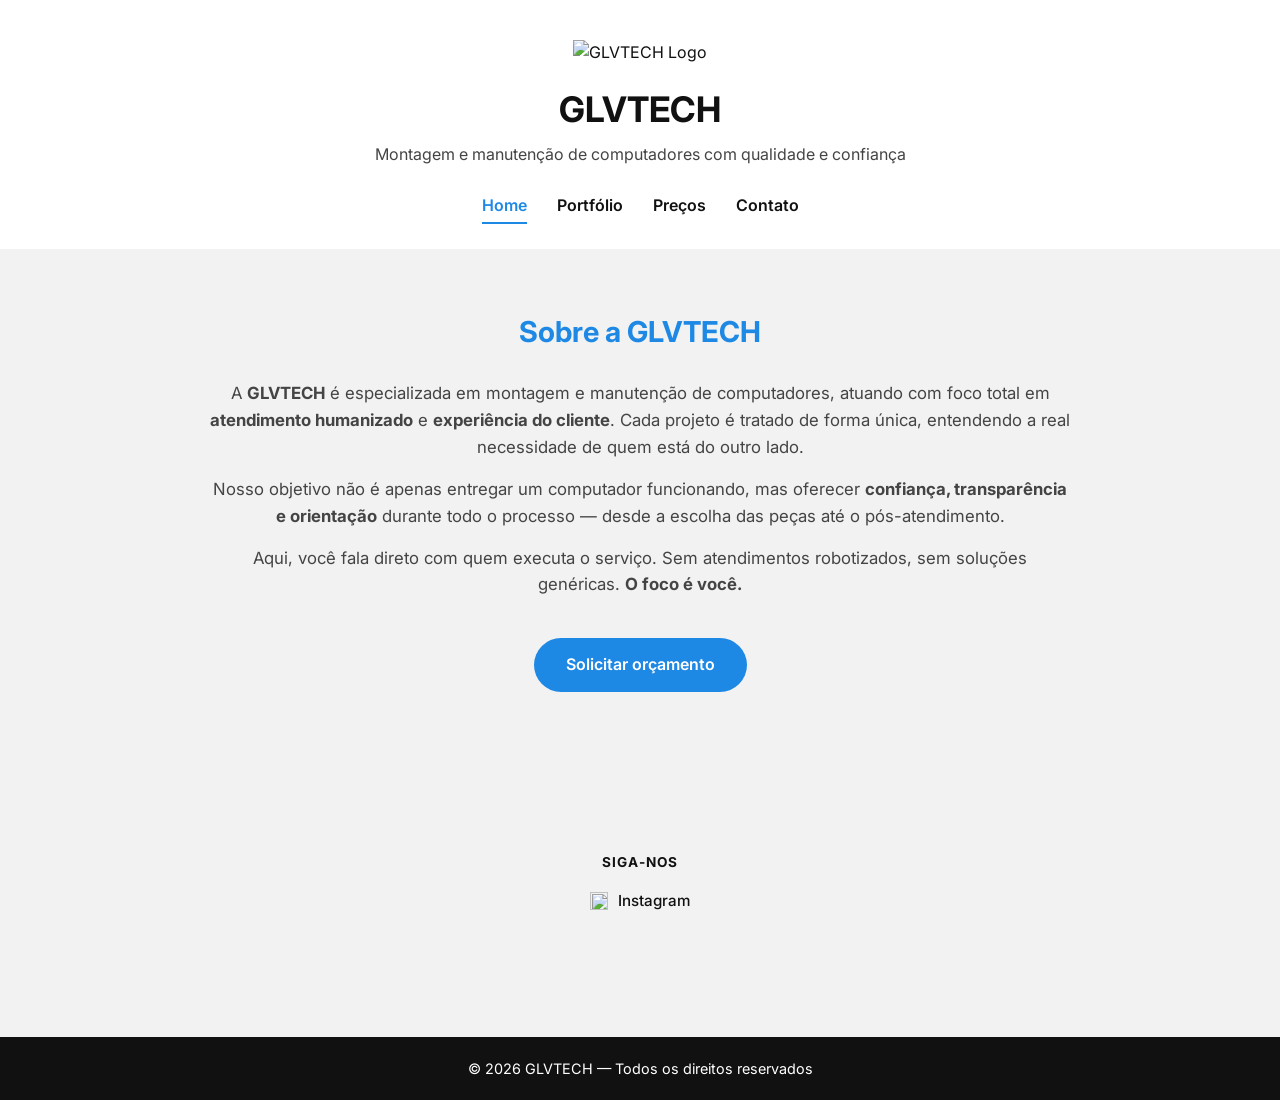
==== index.html @ a955b6a2 "Add files via upload" ====
<!DOCTYPE html>
<html lang="pt-BR">
<head>
  <meta charset="UTF-8" />
  <meta name="viewport" content="width=device-width, initial-scale=1.0" />
  <title>GLVTECH | Montagem e Manutenção de Computadores</title>
  <link href="https://fonts.googleapis.com/css2?family=Inter:wght@300;400;600;700&display=swap" rel="stylesheet">
  <style>
    :root {
      --azul: #1e88e5;
      --preto: #111;
      --cinza: #f2f2f2;
      --cinza-escuro: #444;
    }

    * {
      margin: 0;
      padding: 0;
      box-sizing: border-box;
      font-family: 'Inter', sans-serif;
    }

    body {
      background: var(--cinza);
      color: var(--preto);
      line-height: 1.6;
    }

    header {
      background: #fff;
      padding: 40px 20px 25px;
      text-align: center;
    }

    header img {
      max-width: 140px;
      margin-bottom: 15px;
    }

    header h1 {
      font-size: 2.2rem;
      margin-bottom: 5px;
    }

    header p {
      color: var(--cinza-escuro);
    }

    .menu {
      margin-top: 25px;
      display: flex;
      justify-content: center;
      gap: 30px;
    }

    .menu a {
      text-decoration: none;
      font-weight: 600;
      color: var(--preto);
      padding-bottom: 4px;
    }

    .menu a.active {
      color: var(--azul);
      border-bottom: 2px solid var(--azul);
    }

    section {
      padding: 60px 20px;
      max-width: 900px;
      margin: auto;
      text-align: center;
    }

    .titulo {
      font-size: 1.8rem;
      margin-bottom: 25px;
      color: var(--azul);
    }

    .sobre p {
      margin-bottom: 15px;
      color: var(--cinza-escuro);
      font-size: 1.05rem;
    }

    .btn-whatsapp {
      display: inline-block;
      margin-top: 25px;
      background: var(--azul);
      color: #fff;
      padding: 14px 32px;
      border-radius: 30px;
      text-decoration: none;
      font-weight: 600;
      transition: background 0.3s ease, transform 0.2s ease;
    }

    .btn-whatsapp:hover {
      background: #1565c0;
      transform: scale(1.05);
    }

    
    footer {
      background: var(--preto);
      color: #fff;
      text-align: center;
      padding: 20px;
      font-size: 0.9rem;
      margin-top: 60px;
    }

    /* ====== SIGA-NOS ====== */
.social {
  text-align: center;
  margin: 40px auto 0;
}

.social h3 {
  font-size: 0.85rem;
  letter-spacing: 1px;
  margin-bottom: 15px;
  color: var(--preto);
}

.social a {
  display: inline-flex;
  align-items: center;
  gap: 10px;
  text-decoration: none;
  color: var(--preto);
  font-weight: 500;
  font-size: 0.95rem;
  transition: color 0.3s ease, transform 0.2s ease;
}

.social a img {
  width: 18px;
  height: 18px;
}

.social a:hover {
  color: var(--azul);
  transform: translateX(4px);
}
  </style>
</head>
<body>

<header>
  <img src="logo.png" alt="GLVTECH Logo">
  <h1>GLVTECH</h1>
  <p>Montagem e manutenção de computadores com qualidade e confiança</p>

  <nav class="menu">
    <a href="index.html" class="active">Home</a>
    <a href="portfolio.html">Portfólio</a>
    <a href="precos.html">Preços</a>
    <a href="contato.html">Contato</a>
  </nav>
</header>

<section class="sobre">
  <h2 class="titulo">Sobre a GLVTECH</h2>

  <p>
    A <strong>GLVTECH</strong> é especializada em montagem e manutenção de computadores,
    atuando com foco total em <strong>atendimento humanizado</strong> e
    <strong>experiência do cliente</strong>.
    Cada projeto é tratado de forma única, entendendo a real necessidade de quem está do outro lado.
  </p>

  <p>
    Nosso objetivo não é apenas entregar um computador funcionando, mas oferecer
    <strong>confiança, transparência e orientação</strong> durante todo o processo —
    desde a escolha das peças até o pós-atendimento.
  </p>

  <p>
    Aqui, você fala direto com quem executa o serviço.
    Sem atendimentos robotizados, sem soluções genéricas.
    <strong>O foco é você.</strong>
  </p>

  <a href="contato.html" class="btn-whatsapp">Solicitar orçamento</a>
</section>

<section class="social">
  <h3>SIGA-NOS</h3>

  <a href="https://www.instagram.com/glvtec/"
     target="_blank"
     aria-label="Instagram da GLVTECH">
    <img src="https://cdn.jsdelivr.net/npm/simple-icons@v11/icons/instagram.svg" alt="">
    Instagram
  </a>
</section>

<footer>
  © 2026 GLVTECH — Todos os direitos reservados
</footer>

</body>
</html>
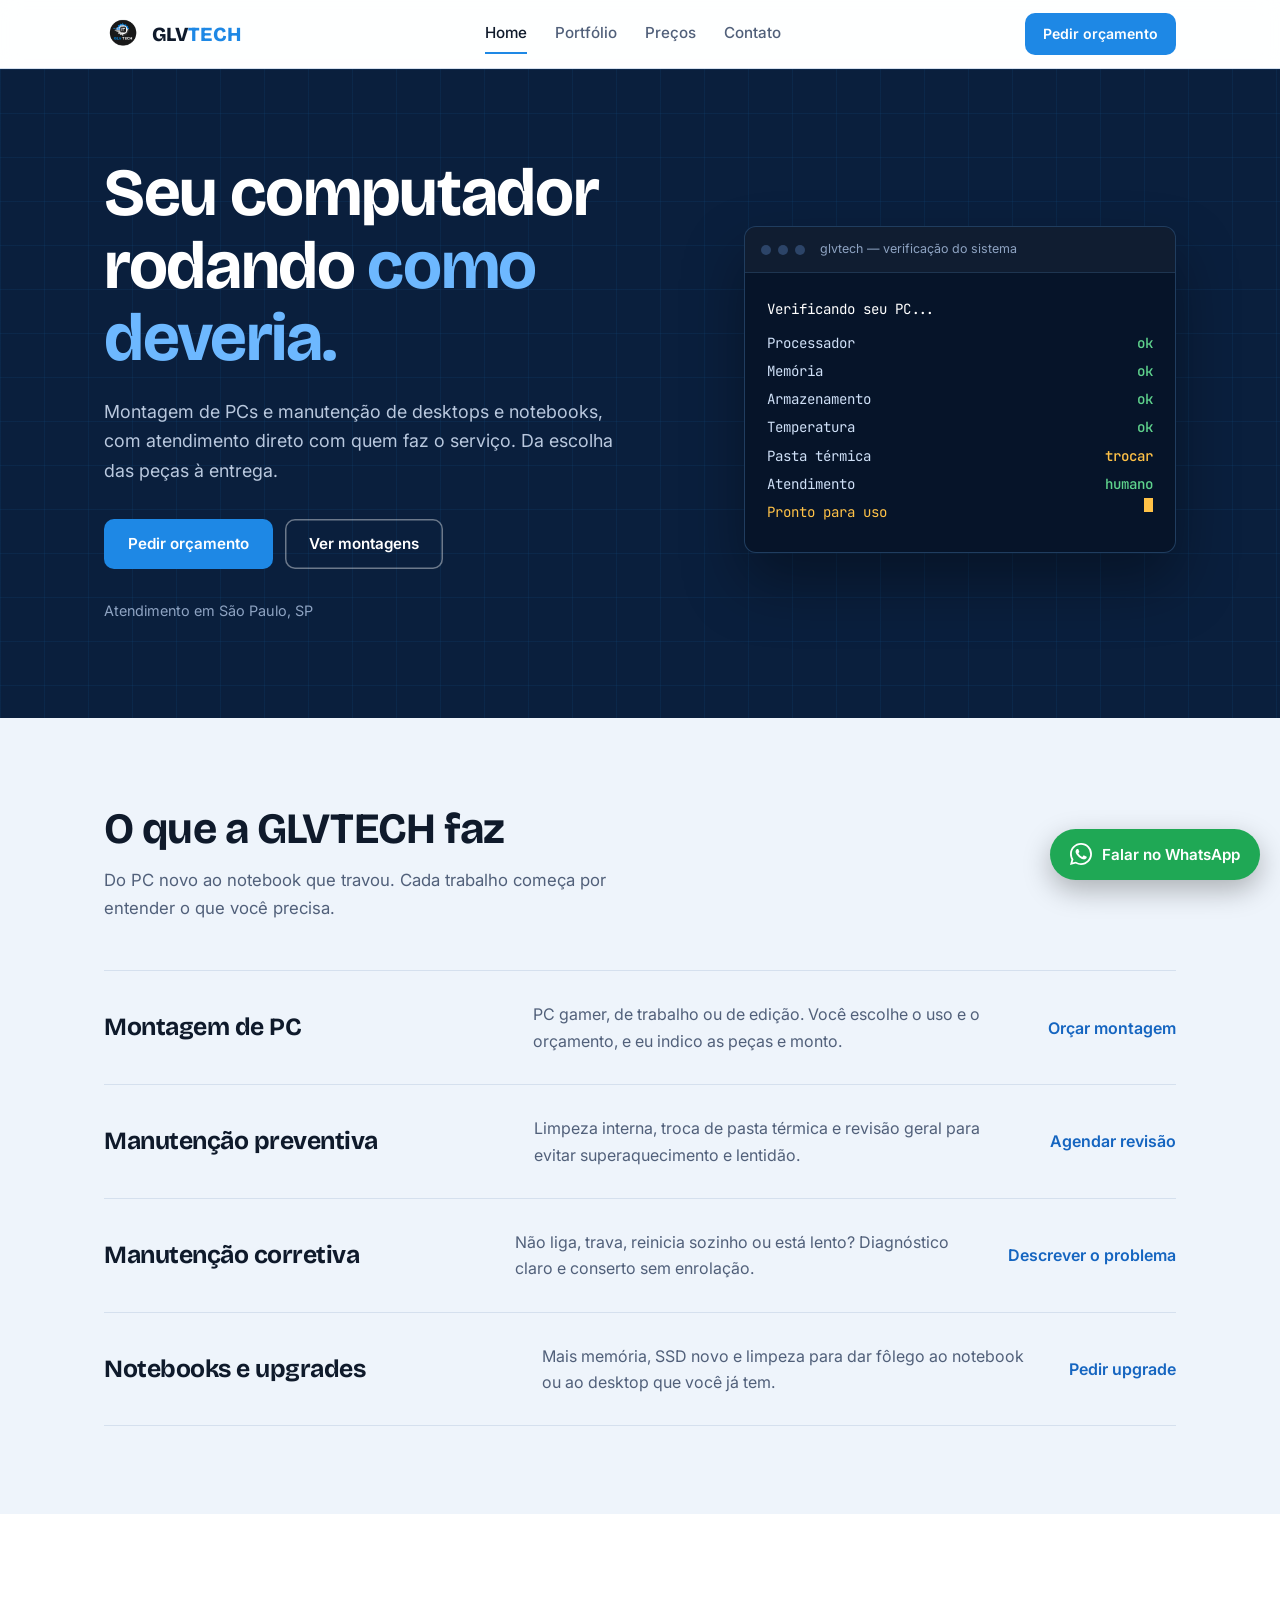
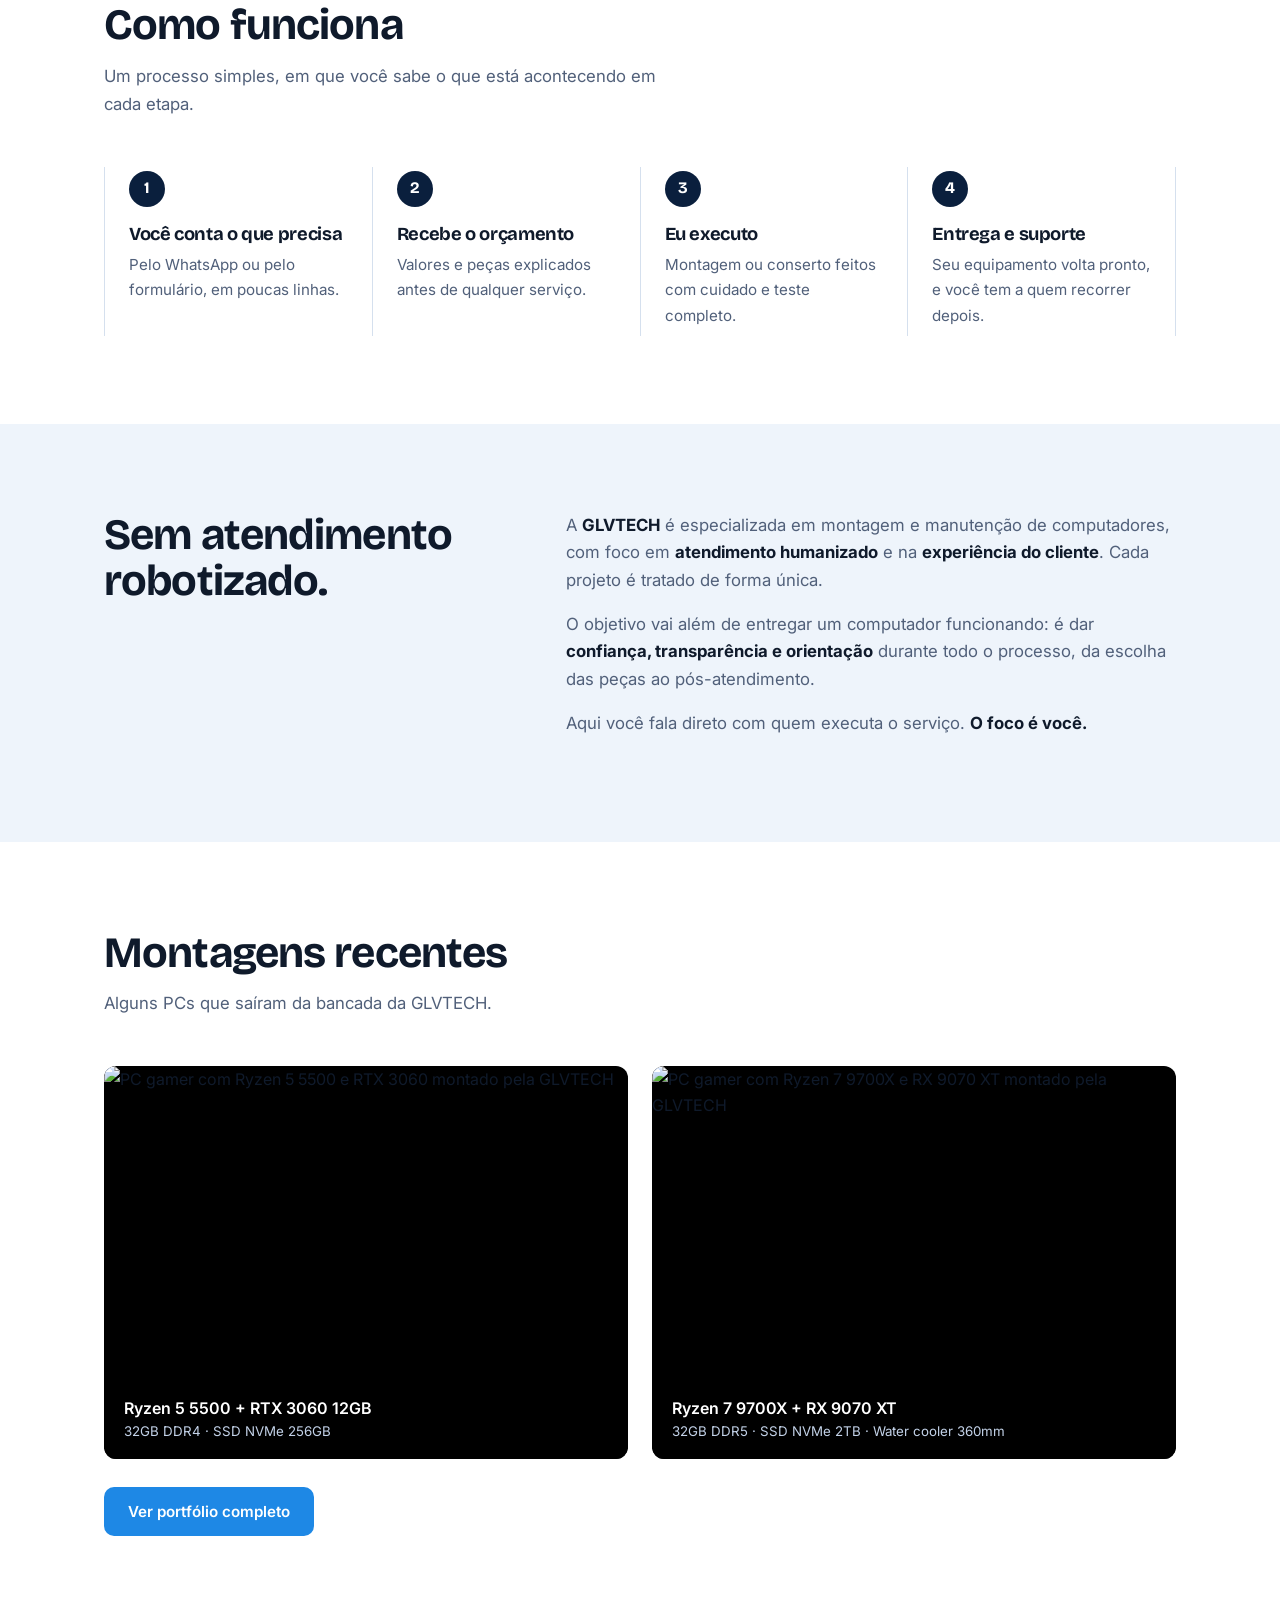
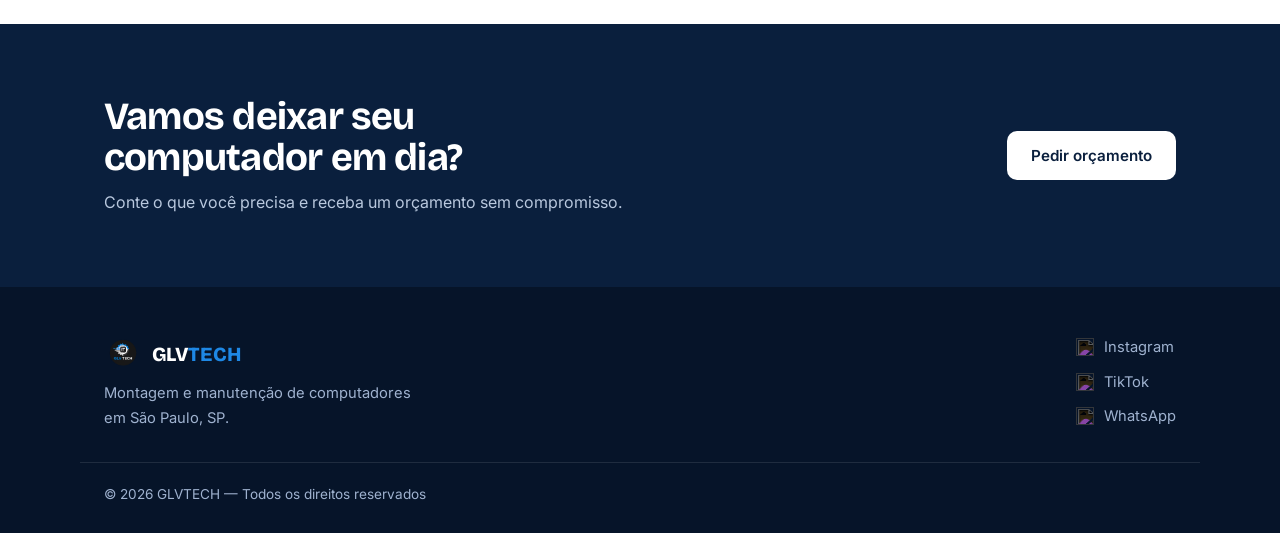
==== commit d51c3f13: "Add files via upload" ====
--- a/index.html
+++ b/index.html
@@ -3,203 +3,215 @@
 <head>
   <meta charset="UTF-8" />
   <meta name="viewport" content="width=device-width, initial-scale=1.0" />
-  <title>GLVTECH | Montagem e Manutenção de Computadores</title>
-  <link href="https://fonts.googleapis.com/css2?family=Inter:wght@300;400;600;700&display=swap" rel="stylesheet">
-  <style>
-    :root {
-      --azul: #1e88e5;
-      --preto: #111;
-      --cinza: #f2f2f2;
-      --cinza-escuro: #444;
-    }
-
-    * {
-      margin: 0;
-      padding: 0;
-      box-sizing: border-box;
-      font-family: 'Inter', sans-serif;
-    }
-
-    body {
-      background: var(--cinza);
-      color: var(--preto);
-      line-height: 1.6;
-    }
-
-    header {
-      background: #fff;
-      padding: 40px 20px 25px;
-      text-align: center;
-    }
-
-    header img {
-      max-width: 140px;
-      margin-bottom: 15px;
-    }
-
-    header h1 {
-      font-size: 2.2rem;
-      margin-bottom: 5px;
-    }
-
-    header p {
-      color: var(--cinza-escuro);
-    }
-
-    .menu {
-      margin-top: 25px;
-      display: flex;
-      justify-content: center;
-      gap: 30px;
-    }
-
-    .menu a {
-      text-decoration: none;
-      font-weight: 600;
-      color: var(--preto);
-      padding-bottom: 4px;
-    }
-
-    .menu a.active {
-      color: var(--azul);
-      border-bottom: 2px solid var(--azul);
-    }
-
-    section {
-      padding: 60px 20px;
-      max-width: 900px;
-      margin: auto;
-      text-align: center;
-    }
-
-    .titulo {
-      font-size: 1.8rem;
-      margin-bottom: 25px;
-      color: var(--azul);
-    }
-
-    .sobre p {
-      margin-bottom: 15px;
-      color: var(--cinza-escuro);
-      font-size: 1.05rem;
-    }
-
-    .btn-whatsapp {
-      display: inline-block;
-      margin-top: 25px;
-      background: var(--azul);
-      color: #fff;
-      padding: 14px 32px;
-      border-radius: 30px;
-      text-decoration: none;
-      font-weight: 600;
-      transition: background 0.3s ease, transform 0.2s ease;
-    }
-
-    .btn-whatsapp:hover {
-      background: #1565c0;
-      transform: scale(1.05);
-    }
-
-    
-    footer {
-      background: var(--preto);
-      color: #fff;
-      text-align: center;
-      padding: 20px;
-      font-size: 0.9rem;
-      margin-top: 60px;
-    }
-
-    /* ====== SIGA-NOS ====== */
-.social {
-  text-align: center;
-  margin: 40px auto 0;
-}
-
-.social h3 {
-  font-size: 0.85rem;
-  letter-spacing: 1px;
-  margin-bottom: 15px;
-  color: var(--preto);
-}
-
-.social a {
-  display: inline-flex;
-  align-items: center;
-  gap: 10px;
-  text-decoration: none;
-  color: var(--preto);
-  font-weight: 500;
-  font-size: 0.95rem;
-  transition: color 0.3s ease, transform 0.2s ease;
-}
-
-.social a img {
-  width: 18px;
-  height: 18px;
-}
-
-.social a:hover {
-  color: var(--azul);
-  transform: translateX(4px);
-}
-  </style>
+  <title>GLVTECH | Montagem e Manutenção de Computadores em São Paulo</title>
+  <meta name="description" content="Montagem de PCs, manutenção preventiva e corretiva de desktops e notebooks em São Paulo. Atendimento direto com quem executa o serviço. Peça seu orçamento pelo WhatsApp." />
+  <link rel="canonical" href="https://glvtech.github.io/glvtech-page/" />
+  <meta property="og:title" content="GLVTECH | Montagem e Manutenção de Computadores" />
+  <meta property="og:description" content="Seu computador rodando como deveria. Montagem e manutenção de PCs e notebooks em São Paulo." />
+  <meta property="og:type" content="website" />
+  <meta property="og:url" content="https://glvtech.github.io/glvtech-page/" />
+  <meta property="og:image" content="https://glvtech.github.io/glvtech-page/logo.png" />
+  <link rel="icon" href="logo.png" />
+  <link rel="preconnect" href="https://fonts.googleapis.com">
+  <link rel="preconnect" href="https://fonts.gstatic.com" crossorigin>
+  <link href="https://fonts.googleapis.com/css2?family=Bricolage+Grotesque:opsz,wght@12..96,600;12..96,700;12..96,800&family=Inter:wght@400;500;600&family=JetBrains+Mono:wght@400;500&display=swap" rel="stylesheet">
+  <link rel="stylesheet" href="style.css" />
+  <script type="application/ld+json">
+  {
+    "@context": "https://schema.org",
+    "@type": "ComputerRepair",
+    "name": "GLVTECH",
+    "description": "Montagem e manutenção de computadores desktop e notebooks.",
+    "url": "https://glvtech.github.io/glvtech-page/",
+    "telephone": "+5511940857403",
+    "areaServed": "São Paulo, SP",
+    "sameAs": ["https://www.instagram.com/glvtec/"]
+  }
+  </script>
 </head>
 <body>
 
-<header>
-  <img src="logo.png" alt="GLVTECH Logo">
-  <h1>GLVTECH</h1>
-  <p>Montagem e manutenção de computadores com qualidade e confiança</p>
-
-  <nav class="menu">
-    <a href="index.html" class="active">Home</a>
-    <a href="portfolio.html">Portfólio</a>
-    <a href="precos.html">Preços</a>
-    <a href="contato.html">Contato</a>
-  </nav>
+<header class="topo">
+  <div class="wrap">
+    <a href="index.html" class="marca" aria-label="GLVTECH — início">
+      <img src="logo.png" alt="" />
+      <span>GLV<b>TECH</b></span>
+    </a>
+    <nav class="menu" aria-label="Principal">
+      <a href="index.html" class="ativo">Home</a>
+      <a href="portfolio.html">Portfólio</a>
+      <a href="precos.html">Preços</a>
+      <a href="contato.html">Contato</a>
+    </nav>
+    <a class="btn pequeno" href="contato.html">Pedir orçamento</a>
+  </div>
 </header>
 
-<section class="sobre">
-  <h2 class="titulo">Sobre a GLVTECH</h2>
-
-  <p>
-    A <strong>GLVTECH</strong> é especializada em montagem e manutenção de computadores,
-    atuando com foco total em <strong>atendimento humanizado</strong> e
-    <strong>experiência do cliente</strong>.
-    Cada projeto é tratado de forma única, entendendo a real necessidade de quem está do outro lado.
-  </p>
-
-  <p>
-    Nosso objetivo não é apenas entregar um computador funcionando, mas oferecer
-    <strong>confiança, transparência e orientação</strong> durante todo o processo —
-    desde a escolha das peças até o pós-atendimento.
-  </p>
-
-  <p>
-    Aqui, você fala direto com quem executa o serviço.
-    Sem atendimentos robotizados, sem soluções genéricas.
-    <strong>O foco é você.</strong>
-  </p>
-
-  <a href="contato.html" class="btn-whatsapp">Solicitar orçamento</a>
-</section>
-
-<section class="social">
-  <h3>SIGA-NOS</h3>
-
-  <a href="https://www.instagram.com/glvtec/"
-     target="_blank"
-     aria-label="Instagram da GLVTECH">
-    <img src="https://cdn.jsdelivr.net/npm/simple-icons@v11/icons/instagram.svg" alt="">
-    Instagram
-  </a>
-</section>
-
-<footer>
-  © 2026 GLVTECH — Todos os direitos reservados
+<main>
+  <section class="hero">
+    <div class="wrap">
+      <div>
+        <h1>Seu computador rodando <em>como deveria.</em></h1>
+        <p class="lead">
+          Montagem de PCs e manutenção de desktops e notebooks, com atendimento direto
+          com quem faz o serviço. Da escolha das peças à entrega.
+        </p>
+        <div class="acoes">
+          <a class="btn" href="contato.html">Pedir orçamento</a>
+          <a class="btn contorno" href="portfolio.html">Ver montagens</a>
+        </div>
+        <p class="local">Atendimento em São Paulo, SP</p>
+      </div>
+
+      <div class="post" aria-hidden="true">
+        <div class="post-barra"><i></i><i></i><i></i><span>glvtech — verificação do sistema</span></div>
+        <div class="post-corpo">
+          <div class="l titulo" style="--i:0">Verificando seu PC...</div>
+          <div class="l" style="--i:1"><span>Processador</span><b>ok</b></div>
+          <div class="l" style="--i:2"><span>Memória</span><b>ok</b></div>
+          <div class="l" style="--i:3"><span>Armazenamento</span><b>ok</b></div>
+          <div class="l" style="--i:4"><span>Temperatura</span><b>ok</b></div>
+          <div class="l" style="--i:5"><span>Pasta térmica</span><b class="amb">trocar</b></div>
+          <div class="l" style="--i:6"><span>Atendimento</span><b>humano</b></div>
+          <div class="l fim" style="--i:7">Pronto para uso</div>
+        </div>
+      </div>
+    </div>
+  </section>
+
+  <section class="secao">
+    <div class="wrap">
+      <div class="cab">
+        <h2>O que a GLVTECH faz</h2>
+        <p class="intro">Do PC novo ao notebook que travou. Cada trabalho começa por entender o que você precisa.</p>
+      </div>
+      <div class="servicos">
+        <div class="servico">
+          <h3>Montagem de PC</h3>
+          <p>PC gamer, de trabalho ou de edição. Você escolhe o uso e o orçamento, e eu indico as peças e monto.</p>
+          <a href="contato.html">Orçar montagem</a>
+        </div>
+        <div class="servico">
+          <h3>Manutenção preventiva</h3>
+          <p>Limpeza interna, troca de pasta térmica e revisão geral para evitar superaquecimento e lentidão.</p>
+          <a href="contato.html">Agendar revisão</a>
+        </div>
+        <div class="servico">
+          <h3>Manutenção corretiva</h3>
+          <p>Não liga, trava, reinicia sozinho ou está lento? Diagnóstico claro e conserto sem enrolação.</p>
+          <a href="contato.html">Descrever o problema</a>
+        </div>
+        <div class="servico">
+          <h3>Notebooks e upgrades</h3>
+          <p>Mais memória, SSD novo e limpeza para dar fôlego ao notebook ou ao desktop que você já tem.</p>
+          <a href="contato.html">Pedir upgrade</a>
+        </div>
+      </div>
+    </div>
+  </section>
+
+  <section class="secao branca">
+    <div class="wrap">
+      <div class="cab">
+        <h2>Como funciona</h2>
+        <p class="intro">Um processo simples, em que você sabe o que está acontecendo em cada etapa.</p>
+      </div>
+      <div class="etapas">
+        <div class="etapa">
+          <h3>Você conta o que precisa</h3>
+          <p>Pelo WhatsApp ou pelo formulário, em poucas linhas.</p>
+        </div>
+        <div class="etapa">
+          <h3>Recebe o orçamento</h3>
+          <p>Valores e peças explicados antes de qualquer serviço.</p>
+        </div>
+        <div class="etapa">
+          <h3>Eu executo</h3>
+          <p>Montagem ou conserto feitos com cuidado e teste completo.</p>
+        </div>
+        <div class="etapa">
+          <h3>Entrega e suporte</h3>
+          <p>Seu equipamento volta pronto, e você tem a quem recorrer depois.</p>
+        </div>
+      </div>
+    </div>
+  </section>
+
+  <section class="secao">
+    <div class="wrap sobre">
+      <h2>Sem atendimento robotizado.</h2>
+      <div>
+        <p>
+          A <strong>GLVTECH</strong> é especializada em montagem e manutenção de computadores,
+          com foco em <strong>atendimento humanizado</strong> e na <strong>experiência do cliente</strong>.
+          Cada projeto é tratado de forma única.
+        </p>
+        <p>
+          O objetivo vai além de entregar um computador funcionando: é dar
+          <strong>confiança, transparência e orientação</strong> durante todo o processo,
+          da escolha das peças ao pós-atendimento.
+        </p>
+        <p>Aqui você fala direto com quem executa o serviço. <strong>O foco é você.</strong></p>
+      </div>
+    </div>
+  </section>
+
+  <section class="secao branca">
+    <div class="wrap">
+      <div class="cab">
+        <h2>Montagens recentes</h2>
+        <p class="intro">Alguns PCs que saíram da bancada da GLVTECH.</p>
+      </div>
+      <div class="previa">
+        <figure>
+          <img src="imagens/pcgamer1.jpeg" alt="PC gamer com Ryzen 5 5500 e RTX 3060 montado pela GLVTECH" loading="lazy" />
+          <figcaption>Ryzen 5 5500 + RTX 3060 12GB<small>32GB DDR4 · SSD NVMe 256GB</small></figcaption>
+        </figure>
+        <figure>
+          <img src="imagens/pcgamer2.jpeg" alt="PC gamer com Ryzen 7 9700X e RX 9070 XT montado pela GLVTECH" loading="lazy" />
+          <figcaption>Ryzen 7 9700X + RX 9070 XT<small>32GB DDR5 · SSD NVMe 2TB · Water cooler 360mm</small></figcaption>
+        </figure>
+      </div>
+      <p style="margin-top:28px"><a class="btn" href="portfolio.html">Ver portfólio completo</a></p>
+    </div>
+  </section>
+
+  <section class="faixa">
+    <div class="wrap">
+      <div>
+        <h2>Vamos deixar seu computador em dia?</h2>
+        <p>Conte o que você precisa e receba um orçamento sem compromisso.</p>
+      </div>
+      <a class="btn claro" href="contato.html">Pedir orçamento</a>
+    </div>
+  </section>
+</main>
+
+<footer class="rodape">
+  <div class="wrap">
+    <div>
+      <div class="marca"><img src="logo.png" alt="" /><span>GLV<b>TECH</b></span></div>
+      <p>Montagem e manutenção de computadores<br>em São Paulo, SP.</p>
+    </div>
+    <div class="redes">
+      <a href="https://www.instagram.com/glvtec/" target="_blank" rel="noopener" aria-label="Instagram da GLVTECH">
+        <img src="https://cdn.jsdelivr.net/npm/simple-icons@v11/icons/instagram.svg" alt="" /> Instagram
+      </a>
+      <a href="https://www.tiktok.com/@glvtech03" target="_blank" rel="noopener" aria-label="TikTok da GLVTECH">
+        <img src="https://cdn.jsdelivr.net/npm/simple-icons@v11/icons/tiktok.svg" alt="" /> TikTok
+      </a>
+      <a href="https://wa.me/5511940857403" target="_blank" rel="noopener" aria-label="WhatsApp da GLVTECH">
+        <img src="https://cdn.jsdelivr.net/npm/simple-icons@v11/icons/whatsapp.svg" alt="" /> WhatsApp
+      </a>
+    </div>
+  </div>
+  <div class="copy">© 2026 GLVTECH — Todos os direitos reservados</div>
 </footer>
 
+<a class="flutuante" href="https://wa.me/5511940857403" target="_blank" rel="noopener" aria-label="Falar no WhatsApp">
+  <svg viewBox="0 0 24 24" aria-hidden="true"><path d="M20.5 3.5A11.9 11.9 0 0 0 12 0C5.4 0 0 5.4 0 12c0 2.1.6 4.2 1.6 6L0 24l6.2-1.6A12 12 0 0 0 12 24c6.6 0 12-5.4 12-12 0-3.2-1.2-6.2-3.5-8.5zM12 22c-1.8 0-3.6-.5-5.1-1.4l-.4-.2-3.700 1 1-3.600-.2-.4A10 10 0 0 1 2 12C2 6.500 6.500 2 12 2c2.700 0 5.200 1 7.100 2.900A10 10 0 0 1 22 12c0 5.500-4.500 10-10 10zm5.500-7.500c-.3-.2-1.800-.9-2-1-.3-.1-.5-.2-.7.2s-.8 1-.9 1.200c-.2.200-.3.200-.6.100-.3-.2-1.300-.5-2.400-1.500-.9-.8-1.500-1.800-1.700-2.100-.2-.3 0-.5.100-.6l.5-.5.300-.5c.1-.2 0-.4 0-.5l-.9-2.200c-.2-.6-.5-.5-.7-.5h-.6c-.2 0-.5.100-.8.400-.3.300-1 1-1 2.500s1.100 2.900 1.200 3.100c.2.200 2.100 3.200 5.100 4.500.7.300 1.300.5 1.700.6.700.2 1.400.2 1.900.1.600-.1 1.800-.7 2-1.400.3-.7.300-1.300.2-1.400-.1-.1-.3-.2-.6-.4z"/></svg>
+  <span>Falar no WhatsApp</span>
+</a>
+
 </body>
-</html>+</html>
--- a/style.css
+++ b/style.css
@@ -0,0 +1,509 @@
+/* GLVTECH — estilo compartilhado */
+:root {
+  --navy: #0a1f3d;
+  --navy-2: #0e2a52;
+  --post: #061429;
+  --azul: #1e88e5;
+  --azul-escuro: #1565c0;
+  --gelo: #eef4fb;
+  --branco: #ffffff;
+  --texto: #0f1a2b;
+  --muted: #51607a;
+  --linha: #d5e0ee;
+  --sinal: #ffc247;
+  --raio: 12px;
+  --max: 1120px;
+}
+
+* { margin: 0; padding: 0; box-sizing: border-box; }
+html { scroll-behavior: smooth; }
+
+body {
+  font-family: 'Inter', system-ui, sans-serif;
+  background: var(--gelo);
+  color: var(--texto);
+  line-height: 1.65;
+  -webkit-font-smoothing: antialiased;
+}
+
+h1, h2, h3 {
+  font-family: 'Bricolage Grotesque', 'Inter', sans-serif;
+  line-height: 1.08;
+  letter-spacing: -0.02em;
+  font-weight: 700;
+}
+
+a { color: inherit; }
+img { max-width: 100%; display: block; }
+
+:focus-visible {
+  outline: 3px solid var(--sinal);
+  outline-offset: 3px;
+  border-radius: 6px;
+}
+
+.wrap { max-width: var(--max); margin: 0 auto; padding: 0 24px; }
+
+/* ===== Cabeçalho ===== */
+.topo {
+  position: sticky;
+  top: 0;
+  z-index: 50;
+  background: rgba(255, 255, 255, 0.92);
+  backdrop-filter: blur(10px);
+  border-bottom: 1px solid var(--linha);
+}
+.topo .wrap {
+  display: flex;
+  align-items: center;
+  justify-content: space-between;
+  gap: 20px;
+  height: 68px;
+}
+.marca {
+  display: flex;
+  align-items: center;
+  gap: 10px;
+  text-decoration: none;
+  font-family: 'Bricolage Grotesque', sans-serif;
+  font-weight: 800;
+  font-size: 1.25rem;
+  letter-spacing: -0.01em;
+}
+.marca img { width: 38px; height: 38px; object-fit: contain; }
+.marca span b { color: var(--azul); font-weight: 800; }
+
+.menu { display: flex; align-items: center; gap: 28px; }
+.menu a {
+  text-decoration: none;
+  font-weight: 500;
+  font-size: 0.95rem;
+  color: var(--muted);
+  padding: 6px 0;
+  border-bottom: 2px solid transparent;
+  transition: color .2s, border-color .2s;
+}
+.menu a:hover { color: var(--texto); }
+.menu a.ativo { color: var(--texto); border-bottom-color: var(--azul); }
+
+.btn {
+  display: inline-flex;
+  align-items: center;
+  justify-content: center;
+  gap: 8px;
+  background: var(--azul);
+  color: #fff;
+  text-decoration: none;
+  font-weight: 600;
+  font-size: 0.95rem;
+  padding: 12px 24px;
+  border: 0;
+  border-radius: 10px;
+  cursor: pointer;
+  transition: background .2s, transform .2s;
+}
+.btn:hover { background: var(--azul-escuro); transform: translateY(-2px); }
+.btn.claro { background: #fff; color: var(--navy); }
+.btn.claro:hover { background: var(--gelo); }
+.btn.contorno {
+  background: transparent;
+  color: #fff;
+  box-shadow: inset 0 0 0 1.5px rgba(255,255,255,.4);
+}
+.btn.contorno:hover { background: rgba(255,255,255,.08); }
+.btn.pequeno { padding: 9px 18px; font-size: .88rem; }
+
+@media (max-width: 760px) {
+  .topo .wrap { height: auto; padding-top: 12px; padding-bottom: 12px; flex-wrap: wrap; justify-content: center; }
+  .menu { gap: 20px; order: 3; width: 100%; justify-content: center; }
+  .topo .btn { display: none; }
+}
+
+/* ===== Hero ===== */
+.hero {
+  background:
+    linear-gradient(rgba(30,136,229,.08) 1px, transparent 1px) 0 0 / 44px 44px,
+    linear-gradient(90deg, rgba(30,136,229,.08) 1px, transparent 1px) 0 0 / 44px 44px,
+    var(--navy);
+  color: #fff;
+  padding: 88px 0 96px;
+  overflow: hidden;
+}
+.hero .wrap {
+  display: grid;
+  grid-template-columns: 1.15fr 0.85fr;
+  gap: 56px;
+  align-items: center;
+}
+.hero h1 {
+  font-size: clamp(2.4rem, 5.4vw, 4.2rem);
+  margin-bottom: 22px;
+}
+.hero h1 em { font-style: normal; color: #6db8ff; }
+.hero p.lead {
+  font-size: 1.12rem;
+  color: #b9c8de;
+  max-width: 520px;
+  margin-bottom: 34px;
+}
+.hero .acoes { display: flex; flex-wrap: wrap; gap: 12px; }
+.hero .local {
+  margin-top: 30px;
+  font-size: .9rem;
+  color: #8ea3c2;
+}
+
+/* Painel de checagem (POST) */
+.post {
+  background: var(--post);
+  border: 1px solid rgba(109,184,255,.25);
+  border-radius: var(--raio);
+  box-shadow: 0 30px 60px rgba(0,0,0,.35);
+  overflow: hidden;
+}
+.post-barra {
+  display: flex;
+  align-items: center;
+  gap: 7px;
+  padding: 12px 16px;
+  background: rgba(255,255,255,.04);
+  border-bottom: 1px solid rgba(109,184,255,.15);
+  font-size: .78rem;
+  color: #8ea3c2;
+}
+.post-barra i { width: 10px; height: 10px; border-radius: 50%; background: #2c4468; }
+.post-barra span { margin-left: 8px; }
+.post-corpo {
+  padding: 22px 22px 26px;
+  font-family: 'JetBrains Mono', ui-monospace, monospace;
+  font-size: .88rem;
+  line-height: 2;
+  color: #cfe0f7;
+}
+.post-corpo .l {
+  display: flex;
+  justify-content: space-between;
+  gap: 12px;
+  opacity: 0;
+  animation: aparece .01s forwards;
+  animation-delay: calc(var(--i) * .5s + .5s);
+}
+.post-corpo .l b { font-weight: 500; color: #5fd38d; }
+.post-corpo .l b.amb { color: var(--sinal); }
+.post-corpo .titulo { color: #fff; margin-bottom: 6px; }
+.post-corpo .fim { color: var(--sinal); }
+.post-corpo .fim::after {
+  content: '';
+  display: inline-block;
+  width: 9px; height: 1em;
+  margin-left: 6px;
+  vertical-align: -2px;
+  background: var(--sinal);
+  animation: pisca 1s steps(1) infinite;
+}
+@keyframes aparece { to { opacity: 1; } }
+@keyframes pisca { 50% { opacity: 0; } }
+
+@media (max-width: 860px) {
+  .hero { padding: 56px 0 64px; }
+  .hero .wrap { grid-template-columns: 1fr; gap: 40px; }
+}
+
+/* ===== Seções ===== */
+.secao { padding: 88px 0; }
+.secao.branca { background: #fff; }
+.secao h2 { font-size: clamp(1.9rem, 3.6vw, 2.7rem); margin-bottom: 14px; }
+.intro { color: var(--muted); max-width: 560px; font-size: 1.05rem; }
+.cab { margin-bottom: 48px; }
+
+/* Serviços em linhas */
+.servicos { border-top: 1px solid var(--linha); }
+.servico {
+  display: grid;
+  grid-template-columns: 0.9fr 1.1fr auto;
+  gap: 24px 40px;
+  align-items: center;
+  padding: 30px 0;
+  border-bottom: 1px solid var(--linha);
+  transition: padding-left .25s;
+}
+.servico:hover { padding-left: 12px; }
+.servico h3 { font-size: 1.55rem; }
+.servico p { color: var(--muted); }
+.servico a {
+  font-weight: 600;
+  color: var(--azul-escuro);
+  text-decoration: none;
+  white-space: nowrap;
+}
+.servico a:hover { text-decoration: underline; }
+@media (max-width: 760px) {
+  .servico { grid-template-columns: 1fr; gap: 8px; }
+}
+
+/* Etapas */
+.etapas {
+  display: grid;
+  grid-template-columns: repeat(4, 1fr);
+  gap: 0;
+  counter-reset: etapa;
+  border-left: 1px solid var(--linha);
+}
+.etapa {
+  padding: 4px 24px 8px;
+  border-right: 1px solid var(--linha);
+  counter-increment: etapa;
+}
+.etapa::before {
+  content: counter(etapa);
+  display: grid;
+  place-items: center;
+  width: 36px; height: 36px;
+  margin-bottom: 18px;
+  border-radius: 50%;
+  background: var(--navy);
+  color: #fff;
+  font-family: 'Bricolage Grotesque', sans-serif;
+  font-weight: 700;
+}
+.etapa h3 { font-size: 1.15rem; margin-bottom: 8px; }
+.etapa p { color: var(--muted); font-size: .95rem; }
+@media (max-width: 860px) {
+  .etapas { grid-template-columns: 1fr 1fr; row-gap: 32px; }
+}
+@media (max-width: 520px) {
+  .etapas { grid-template-columns: 1fr; }
+}
+
+/* Sobre */
+.sobre {
+  display: grid;
+  grid-template-columns: 0.8fr 1.2fr;
+  gap: 56px;
+  align-items: start;
+}
+.sobre p { color: var(--muted); margin-bottom: 16px; font-size: 1.05rem; max-width: 62ch; }
+.sobre p strong { color: var(--texto); }
+@media (max-width: 860px) { .sobre { grid-template-columns: 1fr; gap: 20px; } }
+
+/* Prévia de montagens */
+.previa {
+  display: grid;
+  grid-template-columns: repeat(2, 1fr);
+  gap: 24px;
+}
+.previa figure {
+  background: #000;
+  border-radius: var(--raio);
+  overflow: hidden;
+  position: relative;
+}
+.previa img { width: 100%; aspect-ratio: 4 / 3; object-fit: cover; }
+.previa figcaption {
+  position: absolute;
+  left: 0; right: 0; bottom: 0;
+  padding: 36px 20px 16px;
+  background: linear-gradient(transparent, rgba(0,0,0,.85));
+  color: #fff;
+  font-weight: 600;
+}
+.previa figcaption small { display: block; font-weight: 400; color: #c3d2e8; }
+@media (max-width: 640px) { .previa { grid-template-columns: 1fr; } }
+
+/* Faixa final */
+.faixa {
+  background: var(--navy);
+  color: #fff;
+  padding: 72px 0;
+}
+.faixa .wrap {
+  display: flex;
+  align-items: center;
+  justify-content: space-between;
+  gap: 32px;
+  flex-wrap: wrap;
+}
+.faixa h2 { font-size: clamp(1.7rem, 3.2vw, 2.4rem); max-width: 520px; }
+.faixa p { color: #b9c8de; margin-top: 10px; }
+
+/* ===== Portfólio ===== */
+.titulo-pagina {
+  background: var(--navy);
+  color: #fff;
+  padding: 64px 0 56px;
+}
+.titulo-pagina h1 { font-size: clamp(2.1rem, 4.6vw, 3.4rem); margin-bottom: 12px; }
+.titulo-pagina p { color: #b9c8de; max-width: 520px; font-size: 1.05rem; }
+
+.build {
+  display: grid;
+  grid-template-columns: 1fr 1fr;
+  gap: 48px;
+  align-items: center;
+  padding: 56px 0;
+  border-bottom: 1px solid var(--linha);
+}
+.build:last-of-type { border-bottom: 0; }
+.build:nth-child(even) .foto { order: 2; }
+.build .foto {
+  background: #000;
+  border-radius: var(--raio);
+  overflow: hidden;
+}
+.build .foto img { width: 100%; aspect-ratio: 1 / 1; object-fit: contain; }
+.build h2 { font-size: 1.9rem; margin-bottom: 6px; }
+.build .tag { color: var(--muted); margin-bottom: 22px; }
+.ficha { border-top: 1px solid var(--linha); margin-bottom: 26px; }
+.ficha div {
+  display: flex;
+  justify-content: space-between;
+  gap: 20px;
+  padding: 11px 0;
+  border-bottom: 1px solid var(--linha);
+  font-size: .96rem;
+}
+.ficha dt { color: var(--muted); }
+.ficha dd { font-weight: 600; text-align: right; }
+@media (max-width: 800px) {
+  .build { grid-template-columns: 1fr; gap: 24px; }
+  .build:nth-child(even) .foto { order: 0; }
+}
+
+/* ===== Contato ===== */
+.contato {
+  display: grid;
+  grid-template-columns: 1.1fr 0.9fr;
+  gap: 56px;
+  align-items: start;
+}
+form {
+  background: #fff;
+  border: 1px solid var(--linha);
+  border-radius: var(--raio);
+  padding: 32px;
+}
+label { display: block; font-weight: 600; font-size: .92rem; margin: 18px 0 6px; }
+label:first-of-type { margin-top: 0; }
+input, select, textarea {
+  width: 100%;
+  font: inherit;
+  padding: 13px 14px;
+  border: 1.5px solid var(--linha);
+  border-radius: 10px;
+  background: var(--gelo);
+  color: var(--texto);
+  transition: border-color .2s, background .2s;
+}
+input:focus, select:focus, textarea:focus {
+  outline: none;
+  border-color: var(--azul);
+  background: #fff;
+}
+textarea { resize: vertical; min-height: 130px; }
+form .btn { width: 100%; margin-top: 24px; padding: 15px; font-size: 1rem; }
+.nota { margin-top: 12px; font-size: .85rem; color: var(--muted); text-align: center; }
+
+.lateral h2 { font-size: 1.5rem; margin-bottom: 16px; }
+.lateral ul { list-style: none; border-top: 1px solid var(--linha); margin-bottom: 28px; }
+.lateral li { padding: 14px 0; border-bottom: 1px solid var(--linha); color: var(--muted); }
+.lateral li strong { display: block; color: var(--texto); }
+@media (max-width: 860px) { .contato { grid-template-columns: 1fr; gap: 36px; } }
+
+/* ===== Rodapé ===== */
+.rodape {
+  background: var(--post);
+  color: #9fb2cf;
+  padding: 48px 0 28px;
+  font-size: .92rem;
+}
+.rodape .wrap {
+  display: flex;
+  justify-content: space-between;
+  gap: 32px;
+  flex-wrap: wrap;
+}
+.rodape .marca { color: #fff; margin-bottom: 8px; }
+.rodape .redes { display: flex; flex-direction: column; gap: 10px; }
+.rodape .redes a {
+  display: inline-flex;
+  align-items: center;
+  gap: 10px;
+  text-decoration: none;
+  transition: color .2s;
+}
+.rodape .redes a:hover { color: #fff; }
+.rodape .redes img { width: 18px; height: 18px; filter: invert(1); opacity: .8; }
+.rodape .copy {
+  max-width: var(--max);
+  margin: 32px auto 0;
+  padding: 20px 24px 0;
+  border-top: 1px solid rgba(255,255,255,.1);
+  font-size: .85rem;
+}
+
+/* Botão flutuante do WhatsApp */
+.flutuante {
+  position: fixed;
+  right: 20px;
+  bottom: 20px;
+  z-index: 60;
+  display: flex;
+  align-items: center;
+  gap: 10px;
+  padding: 13px 20px;
+  background: #1fa855;
+  color: #fff;
+  font-weight: 600;
+  font-size: .95rem;
+  text-decoration: none;
+  border-radius: 999px;
+  box-shadow: 0 10px 28px rgba(0,0,0,.28);
+  transition: transform .2s;
+}
+.flutuante:hover { transform: translateY(-3px); }
+.flutuante svg { width: 22px; height: 22px; fill: #fff; }
+@media (max-width: 480px) { .flutuante span { display: none; } .flutuante { padding: 15px; } }
+
+@media (prefers-reduced-motion: reduce) {
+  html { scroll-behavior: auto; }
+  * { animation: none !important; transition: none !important; }
+  .post-corpo .l { opacity: 1; }
+}
+
+/* ===== Preços ===== */
+.preco-grupo {
+  display: grid;
+  grid-template-columns: 0.7fr 1.3fr;
+  gap: 20px 56px;
+  padding: 44px 0;
+  border-bottom: 1px solid var(--linha);
+}
+.preco-grupo h2 { font-size: 1.7rem; margin-bottom: 8px; }
+.preco-grupo p { color: var(--muted); font-size: .95rem; }
+.linhas { border-top: 1px solid var(--linha); }
+.linhas div {
+  display: flex;
+  justify-content: space-between;
+  align-items: baseline;
+  gap: 20px;
+  padding: 14px 0;
+  border-bottom: 1px solid var(--linha);
+}
+.linhas dd {
+  font-weight: 600;
+  color: var(--azul-escuro);
+  white-space: nowrap;
+}
+.linhas dd.gratis { color: #1a7f43; }
+.avisos {
+  padding: 36px 0 8px;
+  color: var(--muted);
+  font-size: .95rem;
+  display: grid;
+  gap: 6px;
+}
+.avisos strong { color: var(--texto); }
+@media (max-width: 800px) {
+  .preco-grupo { grid-template-columns: 1fr; gap: 16px; padding: 32px 0; }
+  .linhas div { flex-wrap: wrap; gap: 4px 16px; }
+}
